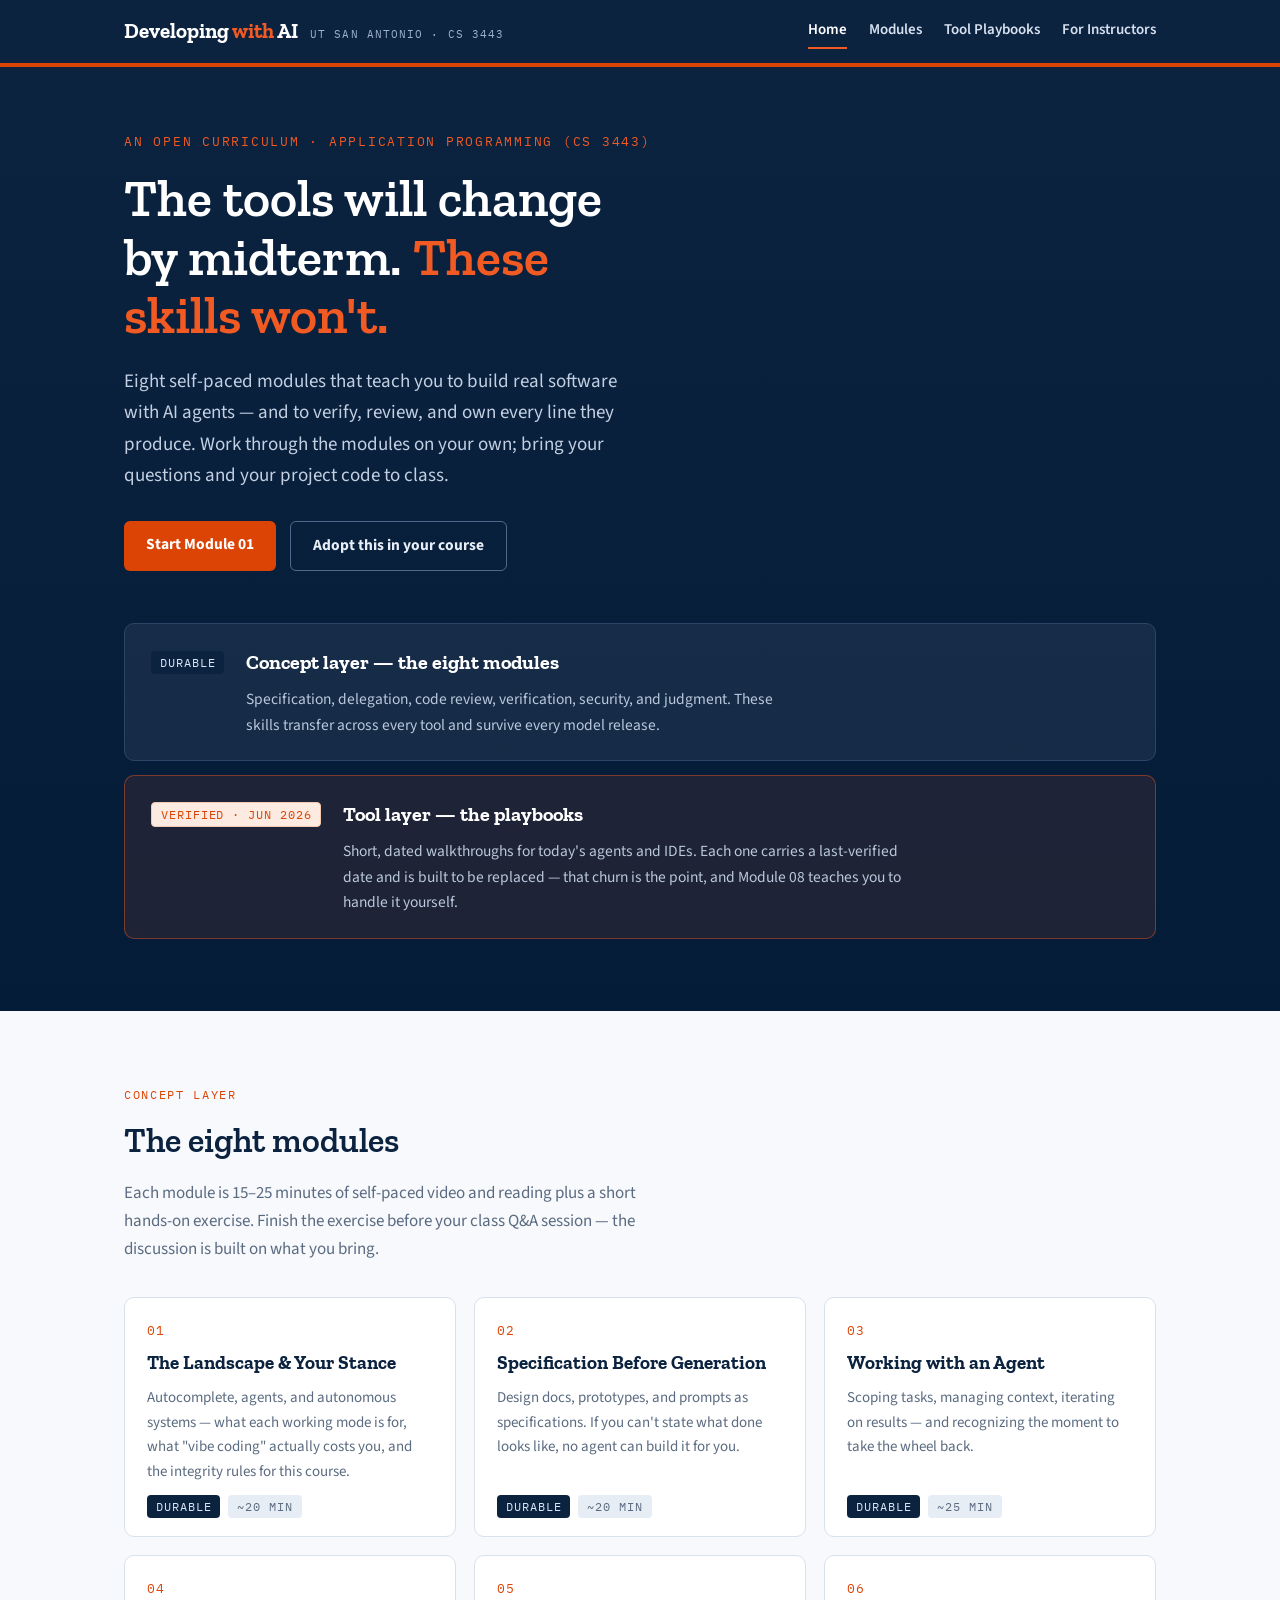
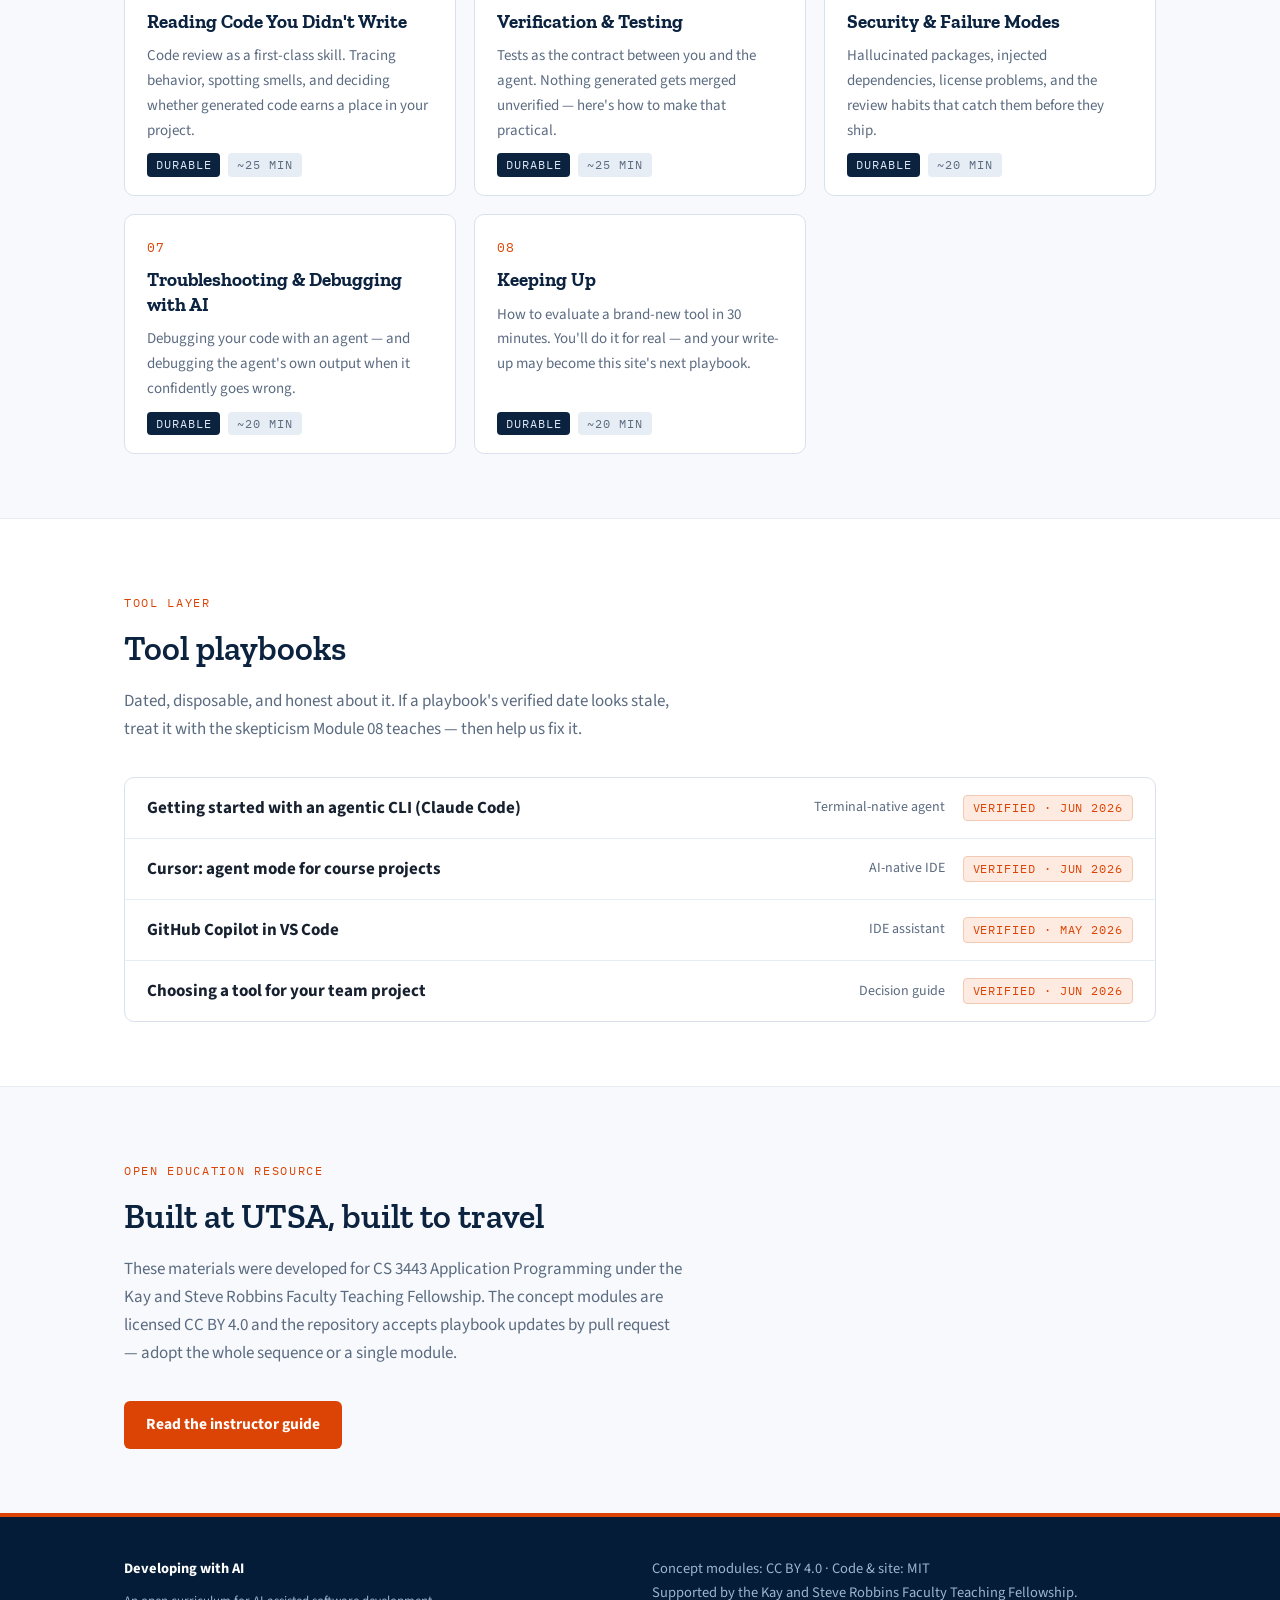
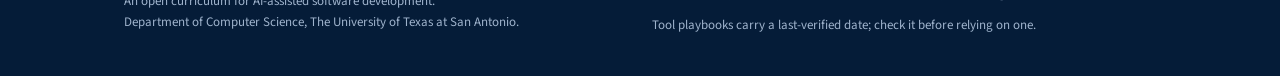
==== index.html @ 0110f626 "initial commit starting public availability" ====
<!DOCTYPE html>
<html lang="en">
<head>
<meta charset="UTF-8">
<meta name="viewport" content="width=device-width, initial-scale=1.0">
<title>Developing with AI · An open curriculum for AI-assisted software development</title>
<link rel="preconnect" href="https://fonts.googleapis.com">
<link href="https://fonts.googleapis.com/css2?family=Zilla+Slab:wght@500;600;700&family=Source+Sans+3:wght@400;600;700&family=IBM+Plex+Mono:wght@400;500&display=swap" rel="stylesheet">
<link rel="stylesheet" href="styles.css">
</head>
<body>

<header class="site-header">
  <div class="wrap">
    <a class="brand" href="index.html">
      <span class="mark">Developing <em>with</em> AI</span>
      <span class="org">UT San Antonio · CS 3443</span>
    </a>
    <nav class="site-nav" aria-label="Site">
      <a href="index.html" aria-current="page">Home</a>
      <a href="index.html#modules">Modules</a>
      <a href="playbooks.html">Tool Playbooks</a>
      <a href="instructors.html">For Instructors</a>
    </nav>
  </div>
</header>

<section class="hero">
  <div class="wrap">
    <p class="eyebrow">An open curriculum · Application Programming (CS 3443)</p>
    <h1>The tools will change by midterm. <em>These skills won't.</em></h1>
    <p class="lede">
      Eight self-paced modules that teach you to build real software with AI agents —
      and to verify, review, and own every line they produce. Work through the modules
      on your own; bring your questions and your project code to class.
    </p>
    <div class="cta-row">
      <a class="btn btn-orange" href="module-1.html">Start Module 01</a>
      <a class="btn btn-ghost" href="instructors.html">Adopt this in your course</a>
    </div>

    <div class="layers" aria-label="How this curriculum is organized">
      <div class="layer layer-durable">
        <span class="chip chip-durable">Durable</span>
        <h2>Concept layer — the eight modules</h2>
        <p>Specification, delegation, code review, verification, security, and judgment.
           These skills transfer across every tool and survive every model release.</p>
      </div>
      <div class="layer layer-perishable">
        <span class="chip chip-verified">Verified · Jun 2026</span>
        <h2>Tool layer — the playbooks</h2>
        <p>Short, dated walkthroughs for today's agents and IDEs. Each one carries a
           last-verified date and is built to be replaced — that churn is the point,
           and Module 08 teaches you to handle it yourself.</p>
      </div>
    </div>
  </div>
</section>

<section class="band" id="modules">
  <div class="wrap">
    <div class="section-head">
      <p class="eyebrow">Concept layer</p>
      <h2>The eight modules</h2>
      <p>Each module is 15–25 minutes of self-paced video and reading plus a short
         hands-on exercise. Finish the exercise before your class Q&amp;A session —
         the discussion is built on what you bring.</p>
    </div>

    <div class="module-grid">
      <a class="module-card" href="module-1.html">
        <span class="num">01</span>
        <h3>The Landscape &amp; Your Stance</h3>
        <p>Autocomplete, agents, and autonomous systems — what each working mode is for,
           what "vibe coding" actually costs you, and the integrity rules for this course.</p>
        <div class="meta"><span class="chip chip-durable">Durable</span><span class="chip chip-plain">~20 min</span></div>
      </a>
      <a class="module-card" href="module-2.html">
        <span class="num">02</span>
        <h3>Specification Before Generation</h3>
        <p>Design docs, prototypes, and prompts as specifications. If you can't state
           what done looks like, no agent can build it for you.</p>
        <div class="meta"><span class="chip chip-durable">Durable</span><span class="chip chip-plain">~20 min</span></div>
      </a>
      <a class="module-card" href="module-3.html">
        <span class="num">03</span>
        <h3>Working with an Agent</h3>
        <p>Scoping tasks, managing context, iterating on results — and recognizing the
           moment to take the wheel back.</p>
        <div class="meta"><span class="chip chip-durable">Durable</span><span class="chip chip-plain">~25 min</span></div>
      </a>
      <a class="module-card" href="module-4.html">
        <span class="num">04</span>
        <h3>Reading Code You Didn't Write</h3>
        <p>Code review as a first-class skill. Tracing behavior, spotting smells, and
           deciding whether generated code earns a place in your project.</p>
        <div class="meta"><span class="chip chip-durable">Durable</span><span class="chip chip-plain">~25 min</span></div>
      </a>
      <a class="module-card" href="module-5.html">
        <span class="num">05</span>
        <h3>Verification &amp; Testing</h3>
        <p>Tests as the contract between you and the agent. Nothing generated gets
           merged unverified — here's how to make that practical.</p>
        <div class="meta"><span class="chip chip-durable">Durable</span><span class="chip chip-plain">~25 min</span></div>
      </a>
      <a class="module-card" href="module-6.html">
        <span class="num">06</span>
        <h3>Security &amp; Failure Modes</h3>
        <p>Hallucinated packages, injected dependencies, license problems, and the
           review habits that catch them before they ship.</p>
        <div class="meta"><span class="chip chip-durable">Durable</span><span class="chip chip-plain">~20 min</span></div>
      </a>
      <a class="module-card" href="module-7.html">
        <span class="num">07</span>
        <h3>Troubleshooting &amp; Debugging with AI</h3>
        <p>Debugging your code with an agent — and debugging the agent's own output
           when it confidently goes wrong.</p>
        <div class="meta"><span class="chip chip-durable">Durable</span><span class="chip chip-plain">~20 min</span></div>
      </a>
      <a class="module-card" href="module-8.html">
        <span class="num">08</span>
        <h3>Keeping Up</h3>
        <p>How to evaluate a brand-new tool in 30 minutes. You'll do it for real —
           and your write-up may become this site's next playbook.</p>
        <div class="meta"><span class="chip chip-durable">Durable</span><span class="chip chip-plain">~20 min</span></div>
      </a>
    </div>
  </div>
</section>

<section class="band alt" id="playbooks">
  <div class="wrap">
    <div class="section-head">
      <p class="eyebrow">Tool layer</p>
      <h2>Tool playbooks</h2>
      <p>Dated, disposable, and honest about it. If a playbook's verified date looks
         stale, treat it with the skepticism Module 08 teaches — then help us fix it.</p>
    </div>
    <div class="playbook-list">
      <a class="playbook-row" href="playbook-claude-code.html">
        <span class="name">Getting started with an agentic CLI (Claude Code)</span>
        <span class="kind">Terminal-native agent</span>
        <span class="chip chip-verified">Verified · Jun 2026</span>
      </a>
      <a class="playbook-row" href="playbooks.html">
        <span class="name">Cursor: agent mode for course projects</span>
        <span class="kind">AI-native IDE</span>
        <span class="chip chip-verified">Verified · Jun 2026</span>
      </a>
      <a class="playbook-row" href="playbooks.html">
        <span class="name">GitHub Copilot in VS Code</span>
        <span class="kind">IDE assistant</span>
        <span class="chip chip-verified">Verified · May 2026</span>
      </a>
      <a class="playbook-row" href="playbooks.html">
        <span class="name">Choosing a tool for your team project</span>
        <span class="kind">Decision guide</span>
        <span class="chip chip-verified">Verified · Jun 2026</span>
      </a>
    </div>
  </div>
</section>

<section class="band">
  <div class="wrap">
    <div class="section-head">
      <p class="eyebrow">Open education resource</p>
      <h2>Built at UTSA, built to travel</h2>
      <p>These materials were developed for CS 3443 Application Programming under the
         Kay and Steve Robbins Faculty Teaching Fellowship. The concept modules are
         licensed CC&nbsp;BY&nbsp;4.0 and the repository accepts playbook updates by pull
         request — adopt the whole sequence or a single module.</p>
    </div>
    <a class="btn btn-orange" href="instructors.html">Read the instructor guide</a>
  </div>
</section>

<footer class="site-footer">
  <div class="wrap">
    <div>
      <strong style="color:#fff;">Developing with AI</strong>
      <p class="fineprint">An open curriculum for AI-assisted software development.<br>
      Department of Computer Science, The University of Texas at San Antonio.</p>
    </div>
    <div>
      <p>Concept modules: CC BY 4.0 · Code &amp; site: MIT<br>
      Supported by the Kay and Steve Robbins Faculty Teaching Fellowship.</p>
      <p class="fineprint">Tool playbooks carry a last-verified date; check it before relying on one.</p>
    </div>
  </div>
</footer>

</body>
</html>
---- styles.css ----
/* ==========================================================================
   Developing with AI — CS 3443 open curriculum
   Design tokens derived from UTSA brand: navy #0c2340 / #032044, orange #dc4405
   Type: Zilla Slab (display) · Source Sans 3 (body) · IBM Plex Mono (labels/code)
   ========================================================================== */

:root {
  --navy: #0c2340;
  --navy-deep: #051c38;
  --orange: #dc4405;
  --orange-bright: #f15a22;
  --paper: #f7f9fc;
  --card: #ffffff;
  --ink: #16202e;
  --muted: #5b6b80;
  --line: #d9e1ec;
  --line-soft: #e7edf5;
  --maxw: 1080px;
  --radius: 10px;
}

* { box-sizing: border-box; margin: 0; padding: 0; }

html { scroll-behavior: smooth; }
@media (prefers-reduced-motion: reduce) {
  html { scroll-behavior: auto; }
  * { animation: none !important; transition: none !important; }
}

body {
  font-family: "Source Sans 3", "Segoe UI", system-ui, sans-serif;
  font-size: 17px;
  line-height: 1.65;
  color: var(--ink);
  background: var(--paper);
}

.wrap { max-width: var(--maxw); margin: 0 auto; padding: 0 24px; }

a { color: var(--orange); text-decoration: none; }
a:hover { text-decoration: underline; }
a:focus-visible, button:focus-visible {
  outline: 3px solid var(--orange-bright);
  outline-offset: 2px;
  border-radius: 3px;
}

h1, h2, h3, .display { font-family: "Zilla Slab", Georgia, serif; color: var(--navy); }

.mono { font-family: "IBM Plex Mono", ui-monospace, monospace; }

/* ---- Shelf-life chips (signature device) ---- */
.chip {
  display: inline-block;
  font-family: "IBM Plex Mono", ui-monospace, monospace;
  font-size: 11.5px;
  letter-spacing: 0.08em;
  text-transform: uppercase;
  padding: 3px 9px;
  border-radius: 4px;
  line-height: 1.5;
  white-space: nowrap;
}
.chip-durable { background: var(--navy); color: #dce6f4; }
.chip-verified { background: #fdeae0; color: var(--orange); border: 1px solid #f3c9b4; }
.chip-plain { background: var(--line-soft); color: var(--muted); }

/* ---- Header ---- */
.site-header {
  background: var(--navy);
  color: #fff;
  border-bottom: 4px solid var(--orange);
}
.site-header .wrap {
  display: flex;
  align-items: center;
  justify-content: space-between;
  gap: 16px;
  padding-top: 14px;
  padding-bottom: 14px;
  flex-wrap: wrap;
}
.brand { display: flex; align-items: baseline; gap: 12px; color: #fff; text-decoration: none; }
.brand:hover { text-decoration: none; }
.brand .mark {
  font-family: "Zilla Slab", Georgia, serif;
  font-weight: 700;
  font-size: 21px;
  color: #fff;
}
.brand .mark em { font-style: normal; color: var(--orange-bright); }
.brand .org {
  font-family: "IBM Plex Mono", ui-monospace, monospace;
  font-size: 11px;
  letter-spacing: 0.1em;
  text-transform: uppercase;
  color: #9fb3cc;
}
nav.site-nav { display: flex; gap: 22px; flex-wrap: wrap; }
nav.site-nav a {
  color: #d6e0ee;
  font-size: 15px;
  font-weight: 600;
  text-decoration: none;
  padding: 4px 0;
  border-bottom: 2px solid transparent;
}
nav.site-nav a:hover, nav.site-nav a[aria-current="page"] {
  color: #fff;
  border-bottom-color: var(--orange-bright);
}

/* ---- Hero ---- */
.hero { background: linear-gradient(180deg, var(--navy) 0%, var(--navy-deep) 100%); color: #e8eef7; padding: 64px 0 72px; }
.hero .eyebrow {
  font-family: "IBM Plex Mono", ui-monospace, monospace;
  font-size: 12.5px;
  letter-spacing: 0.14em;
  text-transform: uppercase;
  color: var(--orange-bright);
  margin-bottom: 18px;
}
.hero h1 {
  color: #fff;
  font-size: clamp(32px, 5vw, 52px);
  line-height: 1.12;
  font-weight: 600;
  max-width: 17ch;
}
.hero h1 em { font-style: normal; color: var(--orange-bright); }
.hero .lede { max-width: 58ch; margin-top: 22px; font-size: 19px; color: #c3d0e2; }
.hero .cta-row { margin-top: 30px; display: flex; gap: 14px; flex-wrap: wrap; }
.btn {
  display: inline-block;
  font-weight: 700;
  font-size: 15.5px;
  padding: 11px 22px;
  border-radius: 6px;
  text-decoration: none;
}
.btn:hover { text-decoration: none; }
.btn-orange { background: var(--orange); color: #fff; }
.btn-orange:hover { background: var(--orange-bright); }
.btn-ghost { border: 1.5px solid #51688a; color: #e8eef7; }
.btn-ghost:hover { border-color: #fff; }

/* ---- Two-layer diagram ---- */
.layers { margin-top: 52px; display: grid; gap: 14px; }
.layer {
  border-radius: var(--radius);
  padding: 22px 26px;
  display: grid;
  grid-template-columns: auto 1fr;
  gap: 8px 22px;
  align-items: baseline;
}
.layer-durable { background: rgba(255,255,255,0.06); border: 1px solid #2c4566; }
.layer-perishable { background: rgba(241,90,34,0.10); border: 1px solid rgba(241,90,34,0.45); }
.layer h2 { color: #fff; font-size: 20px; }
.layer p { grid-column: 2; color: #b9c8dc; font-size: 15.5px; max-width: 70ch; }
.layer .chip { align-self: center; }

/* ---- Sections ---- */
section.band { padding: 64px 0; }
section.band.alt { background: #fff; border-top: 1px solid var(--line-soft); border-bottom: 1px solid var(--line-soft); }
.section-head { margin-bottom: 34px; max-width: 70ch; }
.section-head .eyebrow {
  font-family: "IBM Plex Mono", ui-monospace, monospace;
  font-size: 12px;
  letter-spacing: 0.14em;
  text-transform: uppercase;
  color: var(--orange);
  margin-bottom: 8px;
}
.section-head h2 { font-size: clamp(24px, 3.4vw, 34px); font-weight: 600; }
.section-head p { margin-top: 10px; color: var(--muted); }

/* ---- Module grid ---- */
.module-grid { display: grid; grid-template-columns: repeat(auto-fill, minmax(300px, 1fr)); gap: 18px; }
.module-card {
  background: var(--card);
  border: 1px solid var(--line);
  border-radius: var(--radius);
  padding: 22px 22px 18px;
  display: flex;
  flex-direction: column;
  gap: 10px;
  text-decoration: none;
  color: var(--ink);
  transition: border-color 0.15s ease, transform 0.15s ease;
}
.module-card:hover { border-color: var(--orange); transform: translateY(-2px); text-decoration: none; }
.module-card .num {
  font-family: "IBM Plex Mono", ui-monospace, monospace;
  font-size: 13px;
  color: var(--orange);
  letter-spacing: 0.06em;
}
.module-card h3 { font-size: 19px; line-height: 1.3; }
.module-card p { font-size: 15px; color: var(--muted); flex-grow: 1; }
.module-card .meta { display: flex; gap: 8px; align-items: center; flex-wrap: wrap; }

/* ---- Playbook strip ---- */
.playbook-list { display: grid; gap: 0; border: 1px solid var(--line); border-radius: var(--radius); background: var(--card); overflow: hidden; }
.playbook-row {
  display: grid;
  grid-template-columns: 1fr auto auto;
  gap: 18px;
  align-items: center;
  padding: 16px 22px;
  border-bottom: 1px solid var(--line-soft);
  color: var(--ink);
  text-decoration: none;
}
.playbook-row:last-child { border-bottom: none; }
.playbook-row:hover { background: #fdf6f1; text-decoration: none; }
.playbook-row .name { font-weight: 700; }
.playbook-row .kind { color: var(--muted); font-size: 14px; }
@media (max-width: 640px) {
  .playbook-row { grid-template-columns: 1fr; gap: 6px; }
}

/* ---- Article (module pages) ---- */
.article-hero { background: var(--navy); color: #e8eef7; padding: 48px 0 42px; }
.article-hero .crumbs { font-size: 14px; margin-bottom: 16px; }
.article-hero .crumbs a { color: #9fb3cc; }
.article-hero h1 { color: #fff; font-size: clamp(28px, 4.2vw, 42px); font-weight: 600; max-width: 24ch; line-height: 1.15; }
.article-hero .meta-row { margin-top: 18px; display: flex; gap: 10px; flex-wrap: wrap; align-items: center; }
.article-hero .meta-row .stat { font-family: "IBM Plex Mono", ui-monospace, monospace; font-size: 12.5px; color: #9fb3cc; }

.article { padding: 52px 0 72px; }
.article-grid { display: grid; grid-template-columns: minmax(0, 1fr) 250px; gap: 56px; }
@media (max-width: 880px) { .article-grid { grid-template-columns: 1fr; } .toc { order: -1; position: static; } }

.prose { max-width: 68ch; }
.prose h2 {
  font-size: 26px;
  font-weight: 600;
  margin: 44px 0 14px;
  padding-top: 10px;
}
.prose h2:first-child { margin-top: 0; }
.prose h3 { font-size: 19.5px; margin: 28px 0 10px; }
.prose p { margin: 0 0 16px; }
.prose ul, .prose ol { margin: 0 0 16px 24px; }
.prose li { margin-bottom: 8px; }
.prose code {
  font-family: "IBM Plex Mono", ui-monospace, monospace;
  font-size: 0.88em;
  background: #eef2f8;
  border: 1px solid var(--line-soft);
  padding: 1px 6px;
  border-radius: 4px;
}
.prose blockquote {
  border-left: 4px solid var(--orange);
  padding: 6px 0 6px 18px;
  margin: 0 0 16px;
  color: var(--muted);
  font-size: 16px;
}

.callout {
  border: 1px solid var(--line);
  border-left: 4px solid var(--navy);
  background: var(--card);
  border-radius: 0 var(--radius) var(--radius) 0;
  padding: 18px 22px;
  margin: 0 0 18px;
}
.callout.warn { border-left-color: var(--orange); }
.callout .label {
  font-family: "IBM Plex Mono", ui-monospace, monospace;
  font-size: 11.5px;
  letter-spacing: 0.1em;
  text-transform: uppercase;
  color: var(--muted);
  display: block;
  margin-bottom: 6px;
}
.callout p:last-child { margin-bottom: 0; }

.video-slot {
  background: var(--navy-deep);
  border-radius: var(--radius);
  color: #9fb3cc;
  aspect-ratio: 16 / 9;
  display: flex;
  flex-direction: column;
  align-items: center;
  justify-content: center;
  gap: 8px;
  margin: 0 0 18px;
  text-align: center;
  padding: 20px;
}
.video-slot .play {
  width: 54px; height: 54px;
  border-radius: 50%;
  background: var(--orange);
  display: grid; place-items: center;
  color: #fff; font-size: 20px;
}

.toc { position: sticky; top: 24px; align-self: start; font-size: 14.5px; }
.toc .label {
  font-family: "IBM Plex Mono", ui-monospace, monospace;
  font-size: 11.5px;
  letter-spacing: 0.1em;
  text-transform: uppercase;
  color: var(--muted);
  margin-bottom: 10px;
}
.toc ol { list-style: none; border-left: 2px solid var(--line); }
.toc li a { display: block; padding: 6px 0 6px 14px; color: var(--muted); }
.toc li a:hover { color: var(--orange); text-decoration: none; }

.pager { display: flex; justify-content: space-between; gap: 16px; margin-top: 56px; border-top: 1px solid var(--line); padding-top: 22px; flex-wrap: wrap; }
.pager a { font-weight: 700; }

/* ---- Tables ---- */
table.simple { width: 100%; border-collapse: collapse; margin: 0 0 18px; font-size: 15.5px; background: var(--card); }
table.simple th, table.simple td { text-align: left; padding: 10px 14px; border: 1px solid var(--line); vertical-align: top; }
table.simple th { background: var(--navy); color: #fff; font-family: "Zilla Slab", Georgia, serif; font-weight: 600; }

/* ---- Footer ---- */
.site-footer { background: var(--navy-deep); color: #9fb3cc; padding: 40px 0; font-size: 14.5px; border-top: 4px solid var(--orange); margin-top: 0; }
.site-footer .wrap { display: grid; grid-template-columns: 1fr 1fr; gap: 24px; }
@media (max-width: 640px) { .site-footer .wrap { grid-template-columns: 1fr; } }
.site-footer a { color: #d6e0ee; }
.site-footer .fineprint { font-size: 13px; margin-top: 10px; }
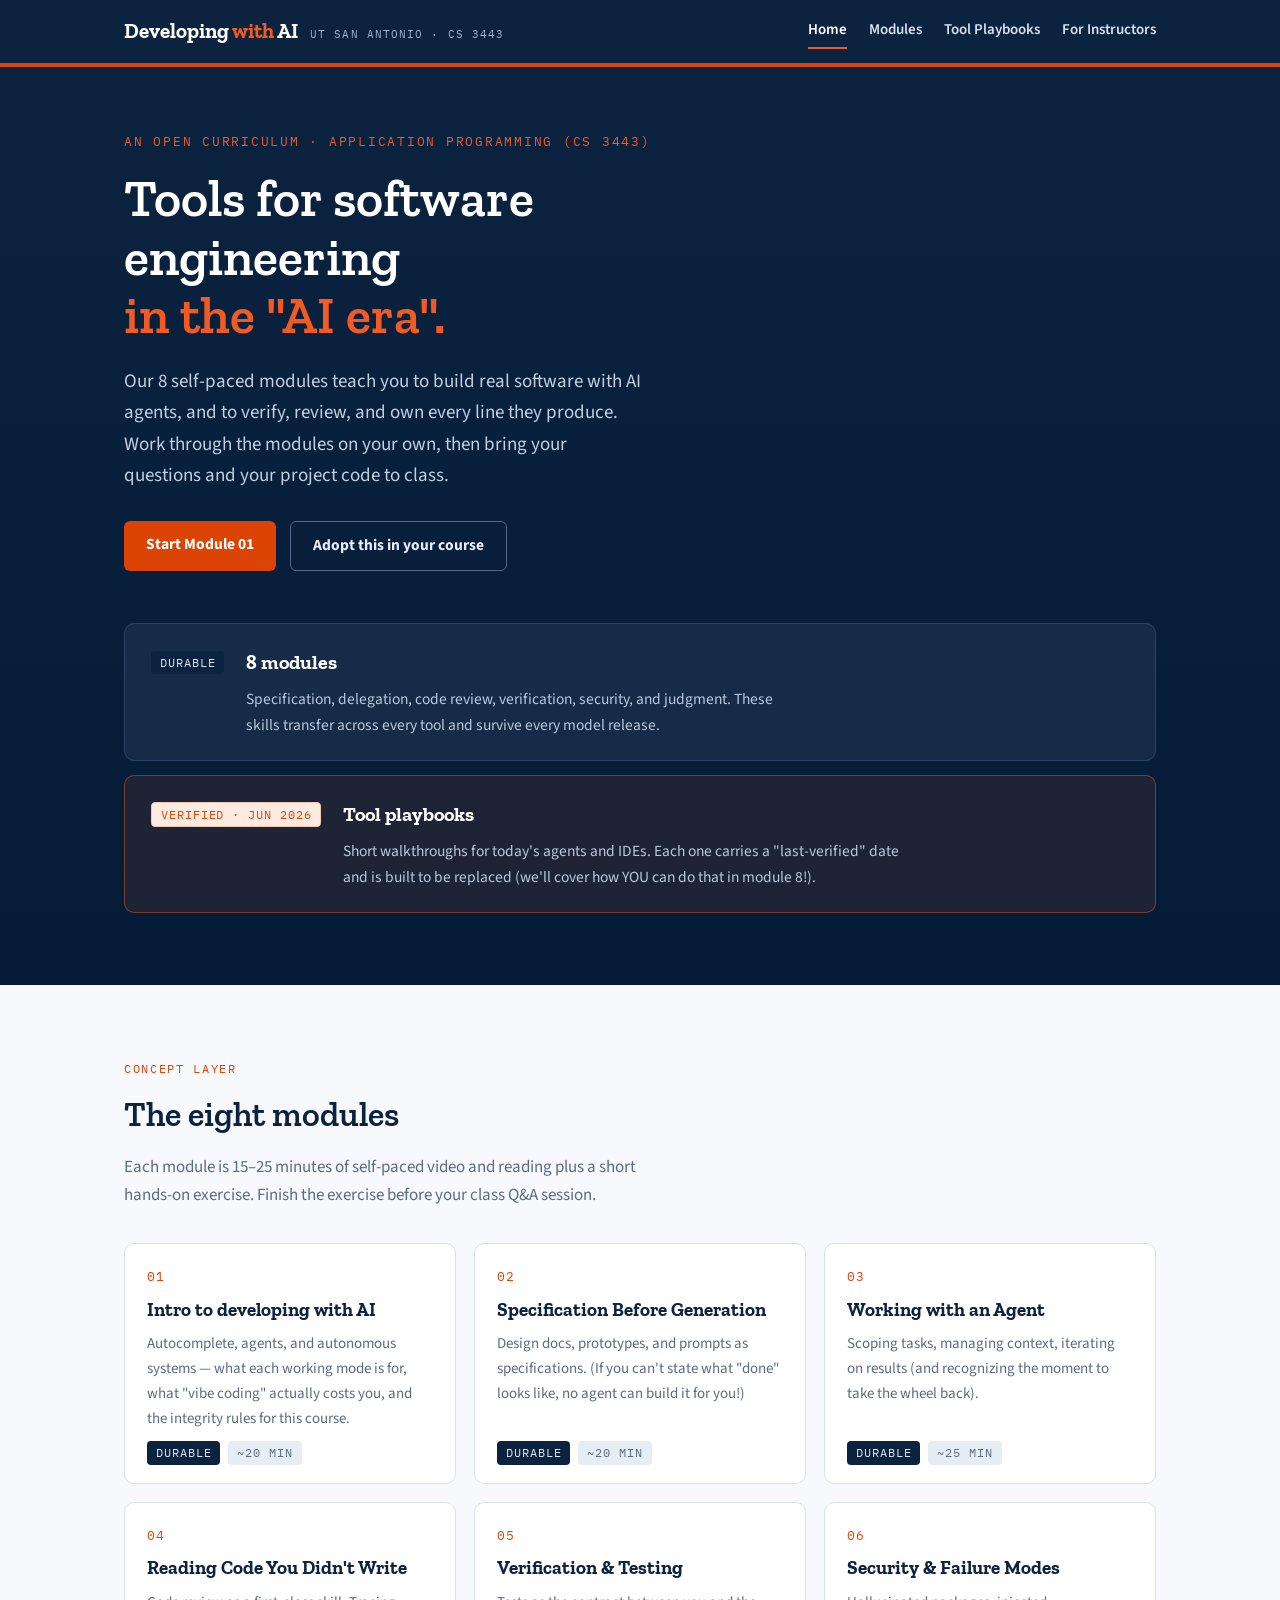
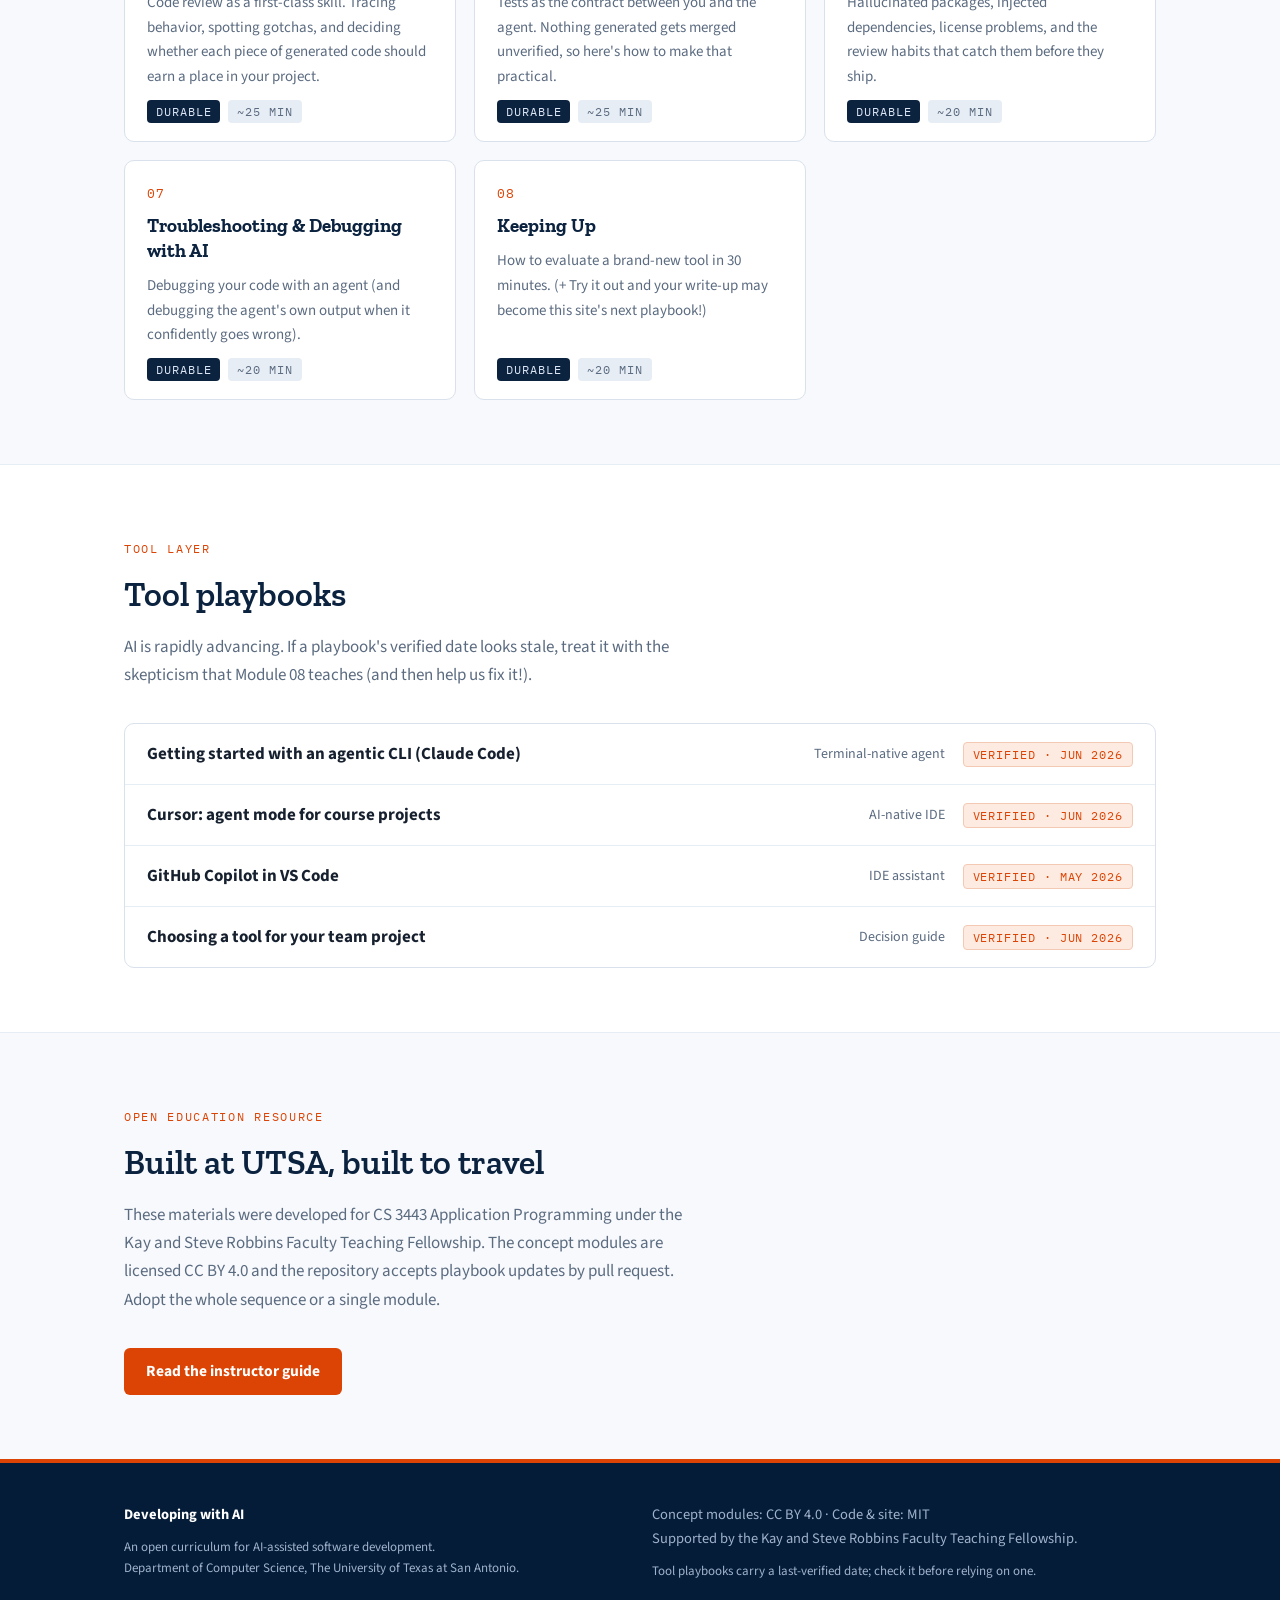
==== commit 9c73fe8c: "main page update" ====
--- a/index.html
+++ b/index.html
@@ -28,11 +28,12 @@
 <section class="hero">
   <div class="wrap">
     <p class="eyebrow">An open curriculum · Application Programming (CS 3443)</p>
-    <h1>The tools will change by midterm. <em>These skills won't.</em></h1>
+    <h1>Tools for software engineering <br /> 
+      <em>in the "AI era".</em></h1>
     <p class="lede">
-      Eight self-paced modules that teach you to build real software with AI agents —
+      Our 8 self-paced modules teach you to build real software with AI agents,
       and to verify, review, and own every line they produce. Work through the modules
-      on your own; bring your questions and your project code to class.
+      on your own, then bring your questions and your project code to class.
     </p>
     <div class="cta-row">
       <a class="btn btn-orange" href="module-1.html">Start Module 01</a>
@@ -42,16 +43,15 @@
     <div class="layers" aria-label="How this curriculum is organized">
       <div class="layer layer-durable">
         <span class="chip chip-durable">Durable</span>
-        <h2>Concept layer — the eight modules</h2>
+        <h2>8 modules</h2>
         <p>Specification, delegation, code review, verification, security, and judgment.
            These skills transfer across every tool and survive every model release.</p>
       </div>
       <div class="layer layer-perishable">
         <span class="chip chip-verified">Verified · Jun 2026</span>
-        <h2>Tool layer — the playbooks</h2>
-        <p>Short, dated walkthroughs for today's agents and IDEs. Each one carries a
-           last-verified date and is built to be replaced — that churn is the point,
-           and Module 08 teaches you to handle it yourself.</p>
+        <h2>Tool playbooks</h2>
+        <p>Short walkthroughs for today's agents and IDEs. 
+          Each one carries a "last-verified" date and is built to be replaced (we'll cover how YOU can do that in module 8!).</p>
       </div>
     </div>
   </div>
@@ -62,15 +62,14 @@
     <div class="section-head">
       <p class="eyebrow">Concept layer</p>
       <h2>The eight modules</h2>
-      <p>Each module is 15–25 minutes of self-paced video and reading plus a short
-         hands-on exercise. Finish the exercise before your class Q&amp;A session —
-         the discussion is built on what you bring.</p>
+      <p>Each module is 15–25 minutes of self-paced video and reading plus a short hands-on exercise. 
+        Finish the exercise before your class Q&amp;A session.</p>
     </div>
 
     <div class="module-grid">
       <a class="module-card" href="module-1.html">
         <span class="num">01</span>
-        <h3>The Landscape &amp; Your Stance</h3>
+        <h3>Intro to developing with AI</h3>
         <p>Autocomplete, agents, and autonomous systems — what each working mode is for,
            what "vibe coding" actually costs you, and the integrity rules for this course.</p>
         <div class="meta"><span class="chip chip-durable">Durable</span><span class="chip chip-plain">~20 min</span></div>
@@ -78,29 +77,29 @@
       <a class="module-card" href="module-2.html">
         <span class="num">02</span>
         <h3>Specification Before Generation</h3>
-        <p>Design docs, prototypes, and prompts as specifications. If you can't state
-           what done looks like, no agent can build it for you.</p>
+        <p>Design docs, prototypes, and prompts as specifications. 
+          (If you can't state what "done" looks like, no agent can build it for you!)</p>
         <div class="meta"><span class="chip chip-durable">Durable</span><span class="chip chip-plain">~20 min</span></div>
       </a>
       <a class="module-card" href="module-3.html">
         <span class="num">03</span>
         <h3>Working with an Agent</h3>
-        <p>Scoping tasks, managing context, iterating on results — and recognizing the
-           moment to take the wheel back.</p>
+        <p>Scoping tasks, managing context, iterating on results (and recognizing the
+           moment to take the wheel back).</p>
         <div class="meta"><span class="chip chip-durable">Durable</span><span class="chip chip-plain">~25 min</span></div>
       </a>
       <a class="module-card" href="module-4.html">
         <span class="num">04</span>
         <h3>Reading Code You Didn't Write</h3>
-        <p>Code review as a first-class skill. Tracing behavior, spotting smells, and
-           deciding whether generated code earns a place in your project.</p>
+        <p>Code review as a first-class skill. Tracing behavior, spotting gotchas, and
+           deciding whether each piece of generated code should earn a place in your project.</p>
         <div class="meta"><span class="chip chip-durable">Durable</span><span class="chip chip-plain">~25 min</span></div>
       </a>
       <a class="module-card" href="module-5.html">
         <span class="num">05</span>
         <h3>Verification &amp; Testing</h3>
         <p>Tests as the contract between you and the agent. Nothing generated gets
-           merged unverified — here's how to make that practical.</p>
+           merged unverified, so here's how to make that practical.</p>
         <div class="meta"><span class="chip chip-durable">Durable</span><span class="chip chip-plain">~25 min</span></div>
       </a>
       <a class="module-card" href="module-6.html">
@@ -113,15 +112,15 @@
       <a class="module-card" href="module-7.html">
         <span class="num">07</span>
         <h3>Troubleshooting &amp; Debugging with AI</h3>
-        <p>Debugging your code with an agent — and debugging the agent's own output
-           when it confidently goes wrong.</p>
+        <p>Debugging your code with an agent (and debugging the agent's own output
+           when it confidently goes wrong).</p>
         <div class="meta"><span class="chip chip-durable">Durable</span><span class="chip chip-plain">~20 min</span></div>
       </a>
       <a class="module-card" href="module-8.html">
         <span class="num">08</span>
         <h3>Keeping Up</h3>
-        <p>How to evaluate a brand-new tool in 30 minutes. You'll do it for real —
-           and your write-up may become this site's next playbook.</p>
+        <p>How to evaluate a brand-new tool in 30 minutes. 
+           (+ Try it out and your write-up may become this site's next playbook!)</p>
         <div class="meta"><span class="chip chip-durable">Durable</span><span class="chip chip-plain">~20 min</span></div>
       </a>
     </div>
@@ -133,8 +132,8 @@
     <div class="section-head">
       <p class="eyebrow">Tool layer</p>
       <h2>Tool playbooks</h2>
-      <p>Dated, disposable, and honest about it. If a playbook's verified date looks
-         stale, treat it with the skepticism Module 08 teaches — then help us fix it.</p>
+      <p>AI is rapidly advancing. If a playbook's verified date looks
+         stale, treat it with the skepticism that Module 08 teaches (and then help us fix it!).</p>
     </div>
     <div class="playbook-list">
       <a class="playbook-row" href="playbook-claude-code.html">
@@ -169,7 +168,7 @@
       <p>These materials were developed for CS 3443 Application Programming under the
          Kay and Steve Robbins Faculty Teaching Fellowship. The concept modules are
          licensed CC&nbsp;BY&nbsp;4.0 and the repository accepts playbook updates by pull
-         request — adopt the whole sequence or a single module.</p>
+         request. Adopt the whole sequence or a single module.</p>
     </div>
     <a class="btn btn-orange" href="instructors.html">Read the instructor guide</a>
   </div>
